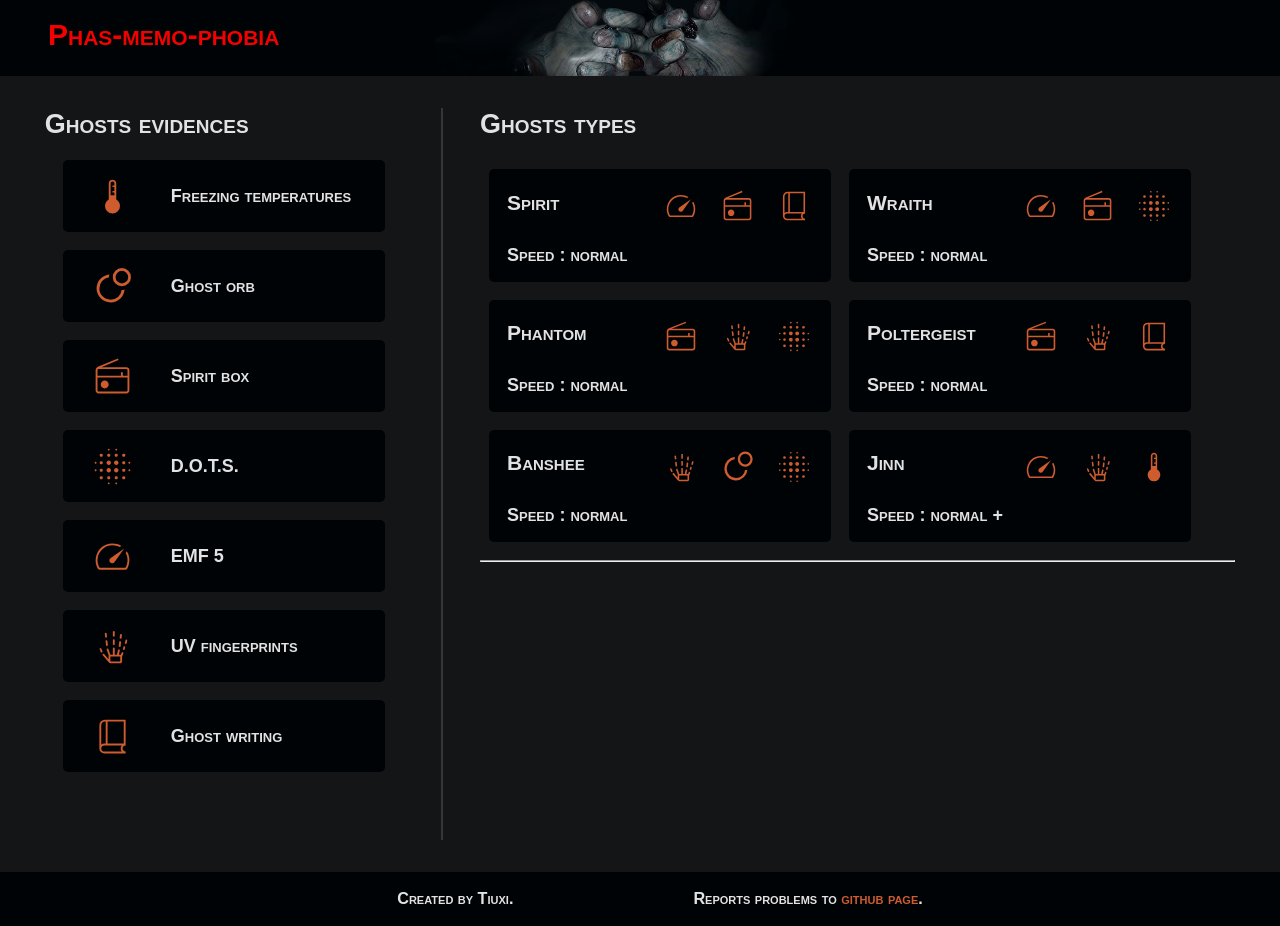
==== phasmoGuide/index.html @ 89e34f8c "initial commit" ====
<!DOCTYPE html>
<html lang="en">
<head>
    <link rel="stylesheet" href="style.css">
    <link rel="stylesheet"
        href="https://fonts.googleapis.com/css2?family=Material+Symbols+Outlined:opsz,wght,FILL,GRAD@24,100,0,0&icon_names=book_2" />
    <script type="module" src="main.js"></script>

    <meta charset="UTF-8">
    <meta name="viewport" content="width=device-width, initial-scale=1.0">
    <title>Phas-memo-phobia</title>
</head>
<body>
    <header>
        <h1>Phas-memo-phobia</h1>
    </header>

    <main>
        <aside>
            <h2>Ghosts evidences</h2>
        
            <div>
                <article id="temp">
                    <img src="src/thermometer.svg" alt="thermometer">
                    Freezing temperatures
                </article>
                <article id="orb">
                    <img src="src/orb.svg" alt="orb">
                    Ghost orb
                </article>
                <article id="box">
                    <img src="src/radio.svg" alt="radio">
                    Spirit box
                </article>
                <article id="dots">
                    <img src="src/dots.svg" alt="dots">
                    D.O.T.S.
                </article>
                <article id="emf">
                    <img src="src/emfLevel.svg" alt="emf level">
                    EMF 5
                </article>
                <article id="uv">
                    <img src="src/hand.svg" alt="hand">
                    UV fingerprints
                </article>
                <article id="book">
                    <img src="src/book.svg" alt="book">
                    Ghost writing
                </article>
            </div>
        </aside>

        <span class="hr"><p></p></span>
        
        <section>
            <h2>Ghosts types</h2>
            <div id="ghostsContainer">
                <!-- <article>
                    <div>
                        <h3>Spirit</h3>
                        <ul>
                            <li>Ghost writing</li>
                            <li>EMF 5</li>
                            <li>Spirit box</li>
                        </ul>
                    </div>
                    <p class="speed"></p>

                </article> -->
            </div>
            <hr>
            <div id="eliminatedGhosts"></div>
        </section>
    </main>

    <footer>
        <ul>
            <li>Created by Tiuxi.</li>
            <li>Reports problems to <a href="https://github.com/Tiuxi/Tiuxi.github.io">github page</a>.</li>
        </ul>
    </footer>
</body>
</html>
---- phasmoGuide/style.css ----
:root {
    --text-color: #e2e2e2;
    --background-color: #131516;
    --header-color: #000306;
    --background-second: #343738;
    --primary-color: #ce5c2f;
    --secondary-color: #565a1e81;
    --accent-color: #f50000;
}

a:link,
a:visited,
a:active {
    text-decoration: none;
    color: var(--primary-color);
}

a:hover {
    text-decoration: underline;
    color: var(--accent-color);
}

body {
    margin: 0;
    color: var(--text-color);
    background-color: var(--background-color);
    font: small-caps bold 18px/1 sans-serif;

    & > header {
        display: flex;
        background-color: var(--header-color);
        background-image: url(src/phasmo.jpg);
        background-size: auto 14em;
        background-repeat: no-repeat;
        background-position: center;
        height: 4.2em;

        & > h1 {
            margin-left: 3rem;
            font: small-caps bold 30px/1 sans-serif;
            color: var(--accent-color);
        }
    }

    & > main {
        min-height: calc(100vh - 4.2em - 3em);

        display: grid;
        grid-template-columns: minmax(15em, 28vw) 6vw 59vw;
        justify-content: center;
        padding-left: 3vw;
        padding-right: 3vw;
        padding-top: 1vw;
        padding-bottom: 1vw;

        & > aside {
            & > h2 {
            }

            & > div {
                & > article {
                    display: flex;
                    gap: 2em;
                    align-items: center;
                    margin: 1em;
                    background-color: var(--header-color);
                    border-radius: 5px;
                    padding: 0.5em;
                    height: 3em;

                    & > img {
                        height: 2.5em;
                        margin-left: 1em;
                    }
                }
            }
        }

        & > .hr {
            display: flex;
            align-items: center;
            justify-content: center;

            & > p {
                border-left: solid 2px var(--background-second);
                height: 95%;
            }
        }

        & > section {
            & > h2 {
            }

            & > div {
                display: flex;
                flex-wrap: wrap;

                & > article {
                    margin: 0.5em;
                    background-color: var(--header-color);
                    border-radius: 5px;
                    padding: 1em;
                    width: 17em;

                    & > div {
                        display: flex;
                        justify-content: space-between;
                        align-items: center;
                        margin-bottom: 1em;

                        & > h3 {
                            margin: 0;
                            margin-bottom: 0.5em;
                        }

                        & > ul {
                            margin: 0;
                            display: flex;
                            gap: 1.5em;
                            list-style: none;
                            font-size: 0.7em;

                            & > li > img {
                                height: 3em;
                            }
                        }
                    }
                }
            }
        }
    }

    & > footer {
        margin: 0;
        background-color: var(--header-color);

        & > ul {
            margin: 0;
            display: flex;
            gap: 10em;
            align-items: center;
            justify-content: center;
            background-color: var(--header-color);
            height: 3em;

            & > li {
                list-style: none;
                font-size: 0.9em;
            }
        }
    }
}

#svgBook {
    background-color: var(--primary-color);
    -webkit-mask: url(src/book.svg) no-repeat center;
    mask: url(src/book.svg) no-repeat center;
    width: 10em;
}
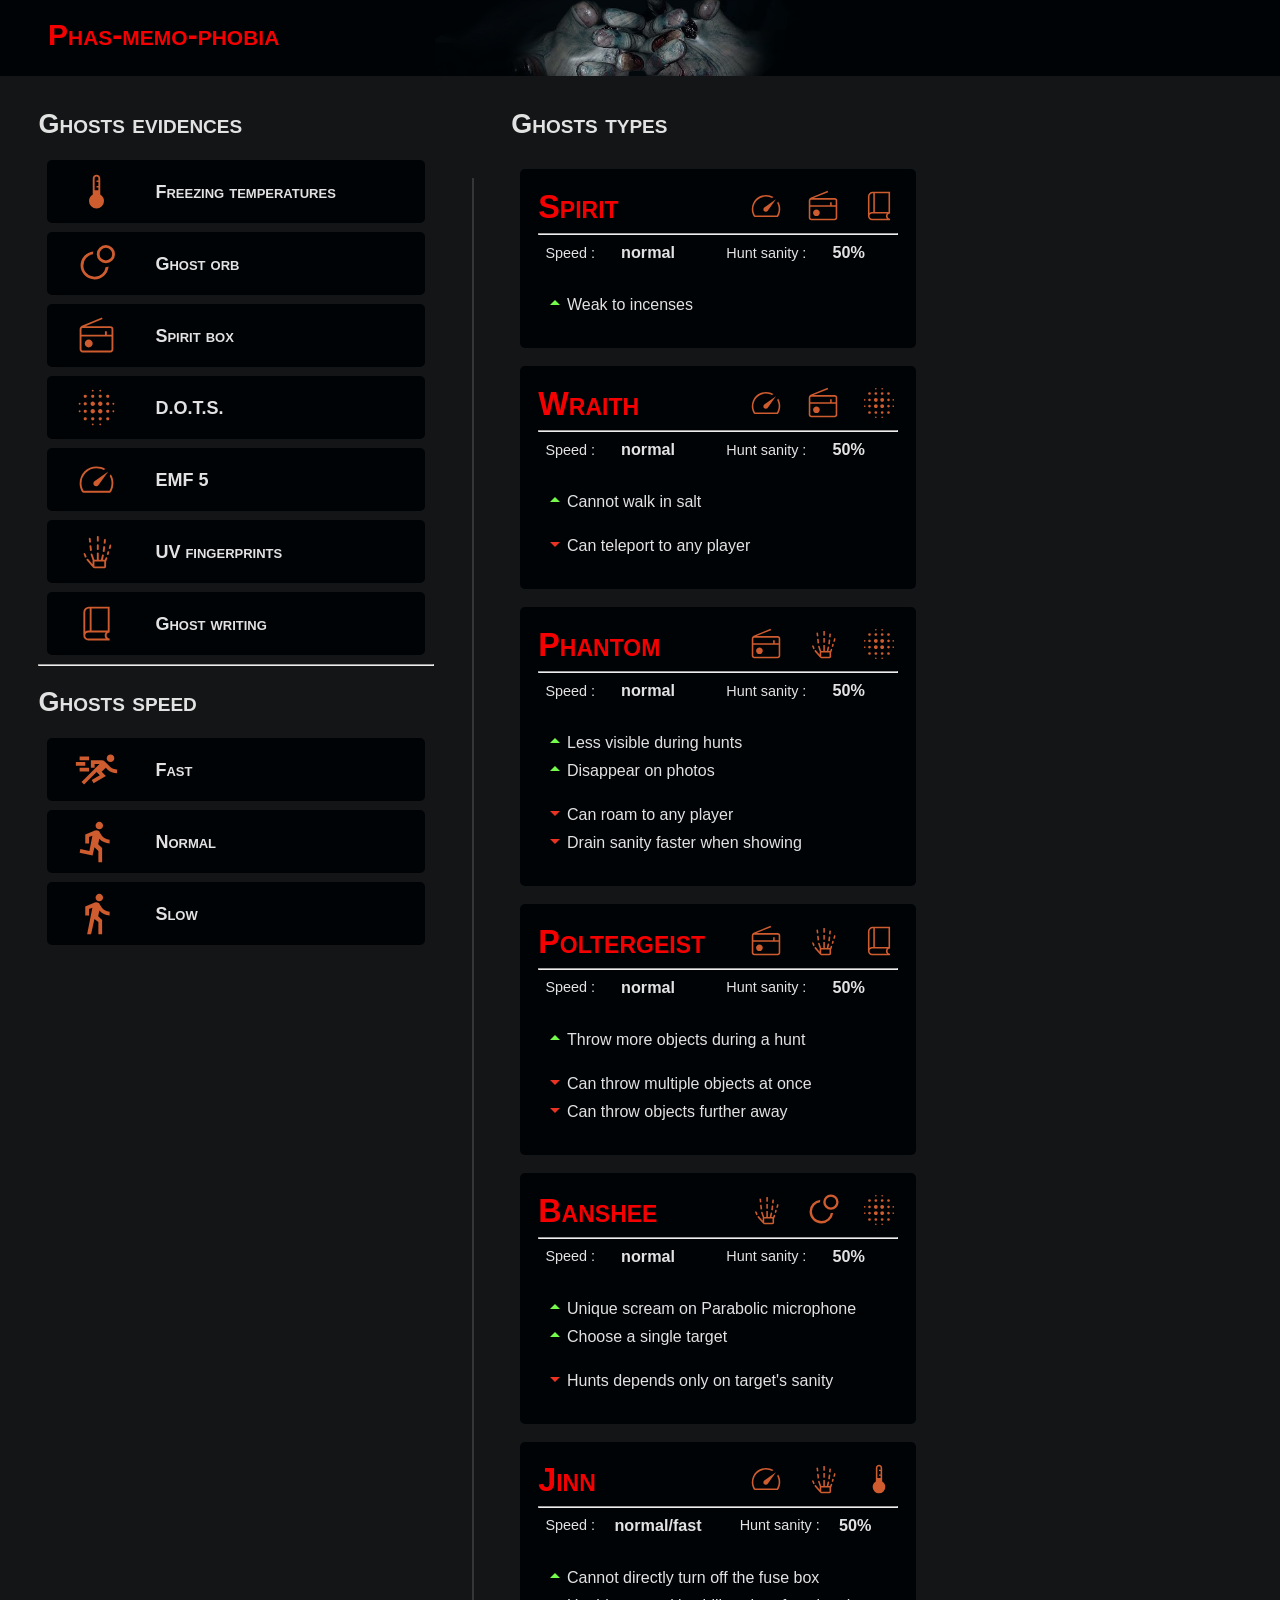
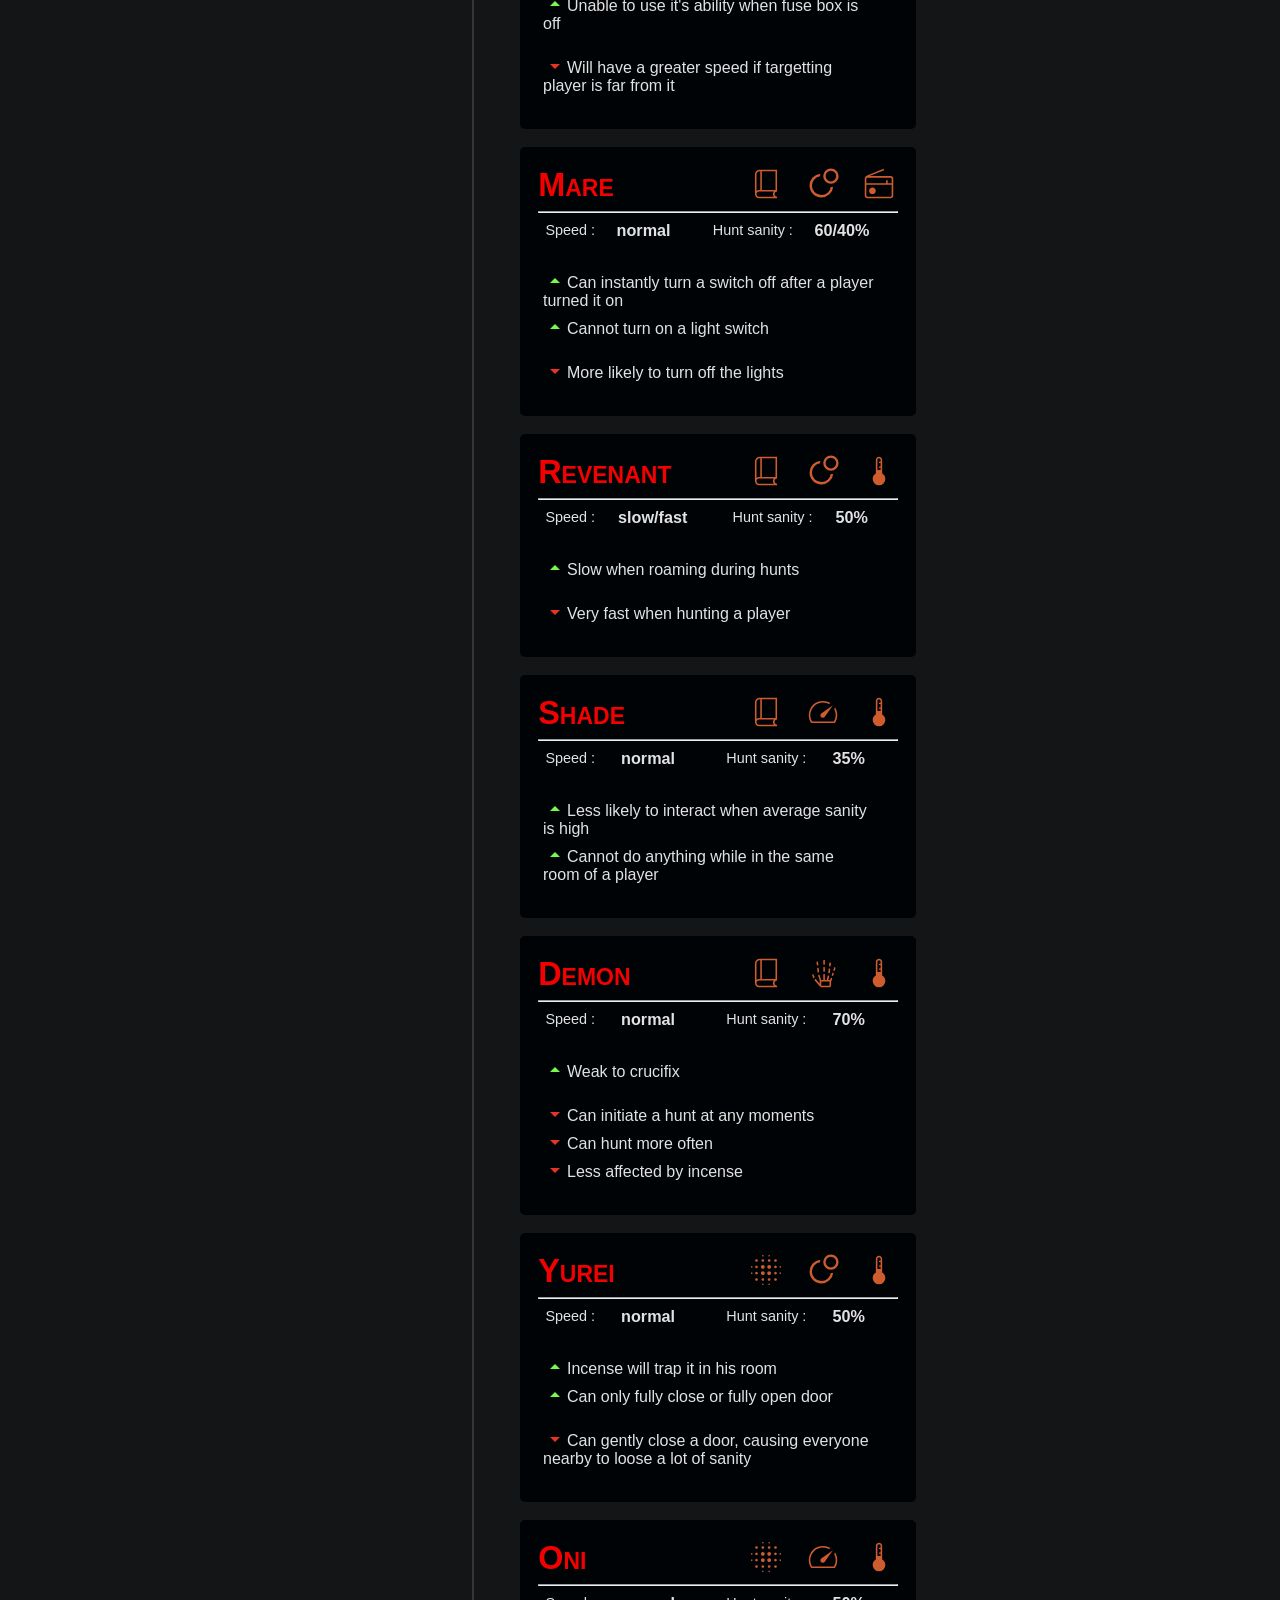
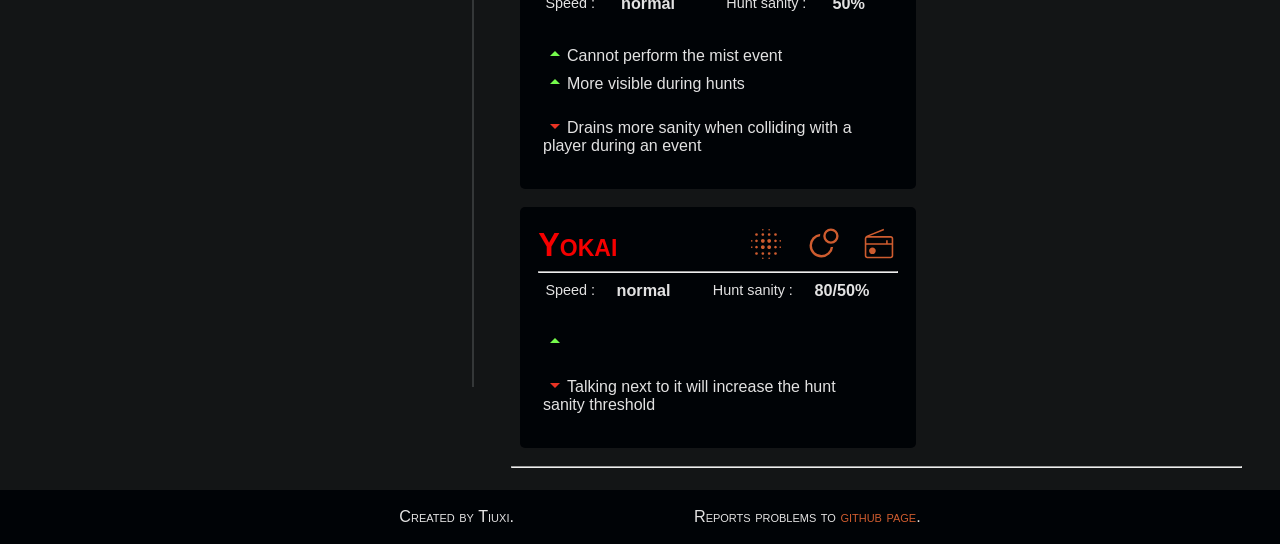
==== commit 27b33db2: "website structure" ====
--- a/phasmoGuide/index.html
+++ b/phasmoGuide/index.html
@@ -19,34 +19,51 @@
         <aside>
             <h2>Ghosts evidences</h2>
         
-            <div>
+            <div id="evidenceSelector">
                 <article id="temp">
                     <img src="src/thermometer.svg" alt="thermometer">
-                    Freezing temperatures
+                    <p>Freezing temperatures</p>
                 </article>
                 <article id="orb">
                     <img src="src/orb.svg" alt="orb">
-                    Ghost orb
+                    <p>Ghost orb</p>
                 </article>
                 <article id="box">
                     <img src="src/radio.svg" alt="radio">
-                    Spirit box
+                    <p>Spirit box</p>
                 </article>
                 <article id="dots">
                     <img src="src/dots.svg" alt="dots">
-                    D.O.T.S.
+                    <p>D.O.T.S.</p>
                 </article>
                 <article id="emf">
                     <img src="src/emfLevel.svg" alt="emf level">
-                    EMF 5
+                    <p>EMF 5</p>
                 </article>
                 <article id="uv">
                     <img src="src/hand.svg" alt="hand">
-                    UV fingerprints
+                    <p>UV fingerprints</p>
                 </article>
                 <article id="book">
                     <img src="src/book.svg" alt="book">
-                    Ghost writing
+                    <p>Ghost writing</p>
+                </article>
+            </div>
+
+            <hr>
+            <h2>Ghosts speed</h2>
+            <div id="speedSelector">
+                <article id="fast">
+                    <img src="src/fastWalk.svg" alt="fastWalk">
+                    <p>Fast</p>
+                </article>
+                <article id="normal">
+                    <img src="src/normalWalk.svg" alt="normalWalk">
+                    <p>Normal</p>
+                </article>
+                <article id="slow">
+                    <img src="src/slowWalk.svg" alt="slowWalk">
+                    <p>Slow</p>
                 </article>
             </div>
         </aside>
@@ -55,29 +72,45 @@
         
         <section>
             <h2>Ghosts types</h2>
-            <div id="ghostsContainer">
-                <!-- <article>
-                    <div>
-                        <h3>Spirit</h3>
-                        <ul>
-                            <li>Ghost writing</li>
-                            <li>EMF 5</li>
-                            <li>Spirit box</li>
-                        </ul>
-                    </div>
-                    <p class="speed"></p>
-
-                </article> -->
-            </div>
+            <div id="ghostsContainer"></div>
             <hr>
             <div id="eliminatedGhosts"></div>
         </section>
     </main>
 
+    <div id="details">
+        <article>
+            <section class="title">
+                <h2></h2>
+                <ul></ul>
+                <button></button>
+            </section>
+            <section class="misc">
+                <section class="speed"></section>
+                <div class="hr"><p></p></div>
+                <section class="huntSanity"></section>
+                <div class="hr"><p></p></div>
+                <section class="forcedEv"></section>
+            </section>
+
+            <hr>
+            <h3>Traits / abilities :</h3>
+            <section class="traits">
+
+            </section>
+
+            <hr>
+            <h3>Strategies :</h3>
+            <section class="strats">
+
+            </section>
+        </article>
+    </div>
+
     <footer>
         <ul>
             <li>Created by Tiuxi.</li>
-            <li>Reports problems to <a href="https://github.com/Tiuxi/Tiuxi.github.io">github page</a>.</li>
+            <li>Reports problems to <a href="https://github.com/Tiuxi/Tiuxi.github.io" target="_blank">github page</a>.</li>
         </ul>
     </footer>
 </body>
--- a/phasmoGuide/style.css
+++ b/phasmoGuide/style.css
@@ -20,11 +20,22 @@
     color: var(--accent-color);
 }
 
+.hr {
+    display: flex;
+    align-items: center;
+    justify-content: center;
+
+    & > p {
+        border-left: solid 2px var(--background-second);
+        height: 95%;
+    }
+}
+
 body {
     margin: 0;
     color: var(--text-color);
     background-color: var(--background-color);
-    font: small-caps bold 18px/1 sans-serif;
+    font: small-caps 400 18px/1 sans-serif;
 
     & > header {
         display: flex;
@@ -46,10 +57,10 @@
         min-height: calc(100vh - 4.2em - 3em);
 
         display: grid;
-        grid-template-columns: minmax(15em, 28vw) 6vw 59vw;
+        grid-template-columns: 22em 6vw calc(88vw - 22em);
         justify-content: center;
-        padding-left: 3vw;
-        padding-right: 3vw;
+        padding-left: 2vw;
+        padding-right: 2vw;
         padding-top: 1vw;
         padding-bottom: 1vw;
 
@@ -62,70 +73,247 @@
                     display: flex;
                     gap: 2em;
                     align-items: center;
-                    margin: 1em;
+                    margin: .5em;
                     background-color: var(--header-color);
                     border-radius: 5px;
                     padding: 0.5em;
-                    height: 3em;
+                    height: 2.5em;
+                    font-weight: bolder;
+                    cursor: pointer;
+                    transition: 0.2s;
 
                     & > img {
                         height: 2.5em;
                         margin-left: 1em;
                     }
                 }
-            }
-        }
-
-        & > .hr {
-            display: flex;
-            align-items: center;
-            justify-content: center;
-
-            & > p {
-                border-left: solid 2px var(--background-second);
-                height: 95%;
+
+                & > .selected {
+                    color: var(--accent-color);
+                    background-color: var(--header-color);
+                }
             }
         }
 
         & > section {
             & > h2 {
+            }
+
+            & > #ghostsContainer > div > article {
+                background-color: var(--header-color);
+            }
+
+            & > #eliminatedGhosts > div > article {
+                background-color: var(--background-second);
             }
 
             & > div {
                 display: flex;
                 flex-wrap: wrap;
 
-                & > article {
-                    margin: 0.5em;
-                    background-color: var(--header-color);
-                    border-radius: 5px;
-                    padding: 1em;
-                    width: 17em;
-
-                    & > div {
-                        display: flex;
-                        justify-content: space-between;
-                        align-items: center;
-                        margin-bottom: 1em;
-
-                        & > h3 {
+                & > div {
+                    & > article {
+                        height: calc(100% - 3em);
+                        margin: 0.5em;
+                        border-radius: 5px;
+                        padding: 1em;
+                        width: 20em;
+
+                        & > .title {
+                            display: flex;
+                            justify-content: space-between;
+                            align-items: center;
+
+                            & > h3 {
+                                margin: 0;
+                                font-size: 1.8em;
+                                color: var(--accent-color);
+                            }
+
+                            & > ul {
+                                margin: 0;
+                                display: flex;
+                                gap: 1.5em;
+                                list-style: none;
+                                font-size: 0.7em;
+                                padding-left: 0;
+
+                                & > li > img {
+                                    height: 3em;
+                                }
+                            }
+                        }
+
+                        & > hr {
+                            margin-top: 0.3em;
+                            margin-bottom: 0;
+                        }
+
+                        & > .baseInfos {
+                            display: flex;
+                            align-items: center;
+                            justify-content: space-between;
                             margin: 0;
-                            margin-bottom: 0.5em;
-                        }
-
-                        & > ul {
-                            margin: 0;
-                            display: flex;
-                            gap: 1.5em;
-                            list-style: none;
-                            font-size: 0.7em;
-
-                            & > li > img {
-                                height: 3em;
+
+                            & > p {
+                                margin: 0.5em;
+                                font:
+                                    0.9rem "Fira Sans",
+                                    sans-serif;
+                            }
+
+                            & .speed {
+                                margin-top: 0.5em;
+                                font-size: 0.9em;
+                                font-weight: bolder;
+                            }
+
+                            & .sanity {
+                                margin-top: 0.5em;
+                                font-size: 0.9em;
+                                font-weight: bolder;
+                            }
+                        }
+
+                        & > .infos {
+                            font:
+                                1rem "Fira Sans",
+                                sans-serif;
+
+                            & > ul {
+                                padding-left: 0.3em;
+                                padding-right: 1.5em;
+                            }
+
+                            & > .power {
+                                & > li {
+                                    list-style: none;
+                                }
+
+                                & > li::before {
+                                    content: "";
+                                    display: inline-block;
+                                    height: 1.5em;
+                                    width: 1.5em;
+                                    background-image: url(src/power.svg);
+                                    background-position: center;
+                                    background-position-y: 0.3em;
+                                }
+                            }
+
+                            & > .weakness {
+                                & > li {
+                                    list-style: none;
+                                }
+
+                                & > li::before {
+                                    content: "";
+                                    display: inline-block;
+                                    height: 1.5em;
+                                    width: 1.5em;
+                                    background-image: url(src/weakness.svg);
+                                    background-position: center;
+                                    background-position-y: 0.3em;
+                                }
                             }
                         }
                     }
                 }
+            }
+        }
+    }
+
+    & > #details {
+        position: fixed;
+        top: 0;
+        left: 0;
+        height: 100%;
+        width: 100%;
+        background-color: rgba(0, 0, 0, 0.5);
+        display: flex;
+        justify-content: center;
+        align-items: center;
+
+        & > article {
+            background-color: var(--background-color);
+            height: fit-content;
+            width: 80vw;
+            padding: 2em;
+
+            & > .title {
+                display: grid;
+                grid-template-columns: 22em calc(100% - 25em) 3em;
+                align-items: center;
+                margin-bottom: 1em;
+
+                & > h2 {
+                    text-align: center;
+                    font-size: 4em;
+                    margin: 0;
+                    color: var(--accent-color);
+                }
+
+                & > ul {
+                    display: grid;
+                    grid-template-columns: 33% 33% 33%;
+                    list-style: none;
+                    align-items: center;
+                    padding-right: 10%;
+                    padding-left: 10%;
+                    margin: 0;
+
+                    & > li {
+                        text-align: center;
+
+                        & > img {
+                            width: 3em;
+                        }
+                    }
+                }
+
+                & > button {
+                    margin-bottom: auto;
+                    background-color: var(--background-color);
+                    border: 0;
+                    height: 4em;
+                    width: 4em;
+                    background-image: url(src/close.svg);
+                    background-size: 4em 4em;
+                }
+            }
+
+            & > .misc {
+                display: grid;
+                grid-template-columns: 33% 1em 33% 1em 33%;
+                justify-content: center;
+                margin-bottom: 0.5em;
+
+                & > section {
+                    display: flex;
+                    justify-content: center;
+                    font-size: 1.1em;
+                    font:
+                        1.1rem "Fira Sans",
+                        sans-serif;
+
+                    & > .value {
+                        font-weight: bolder;
+                        font-size: 1.15em;
+                        margin-left: 1em;
+                    }
+                }
+            }
+
+            & > .traits,
+            & > .strats {
+                font:
+                    1.2rem "Fira Sans",
+                    sans-serif;
+            }
+
+            & > h3 {
+                font-size: 2rem;
+                font-weight: bolder;
             }
         }
     }
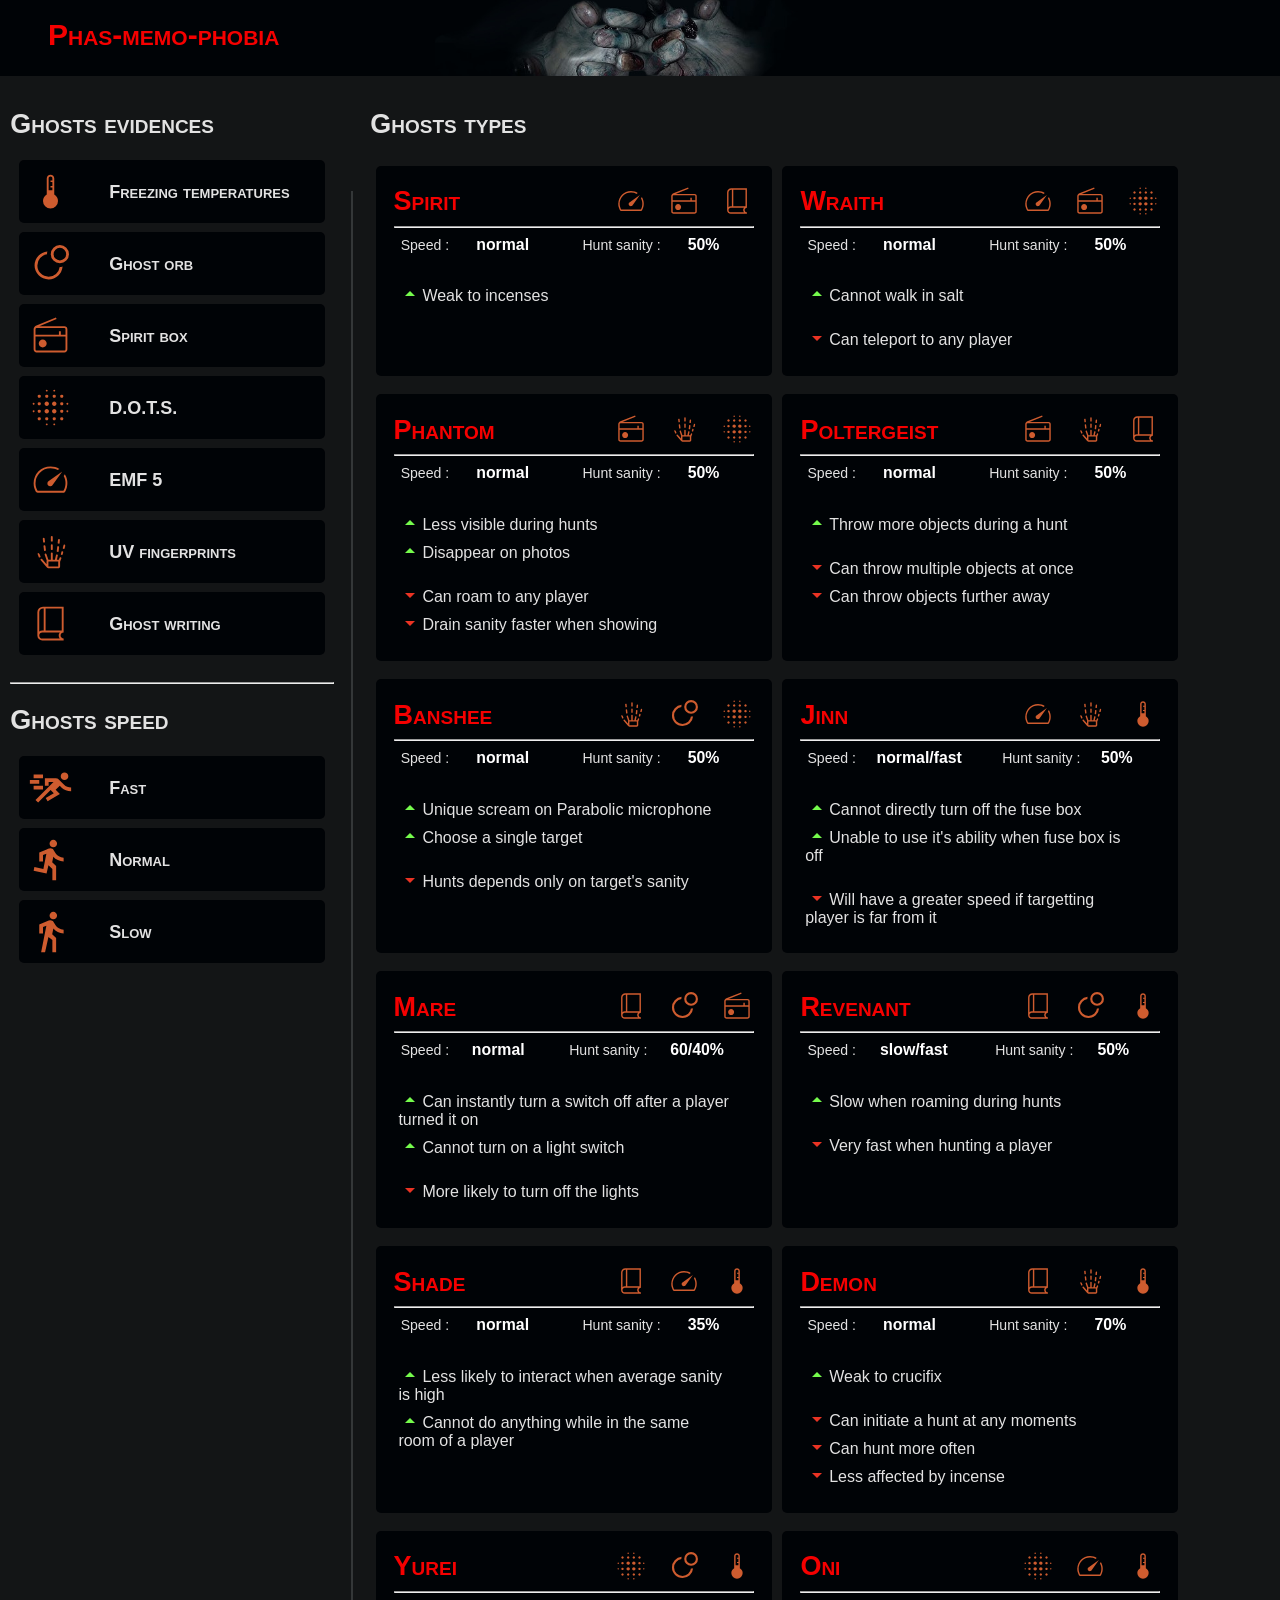
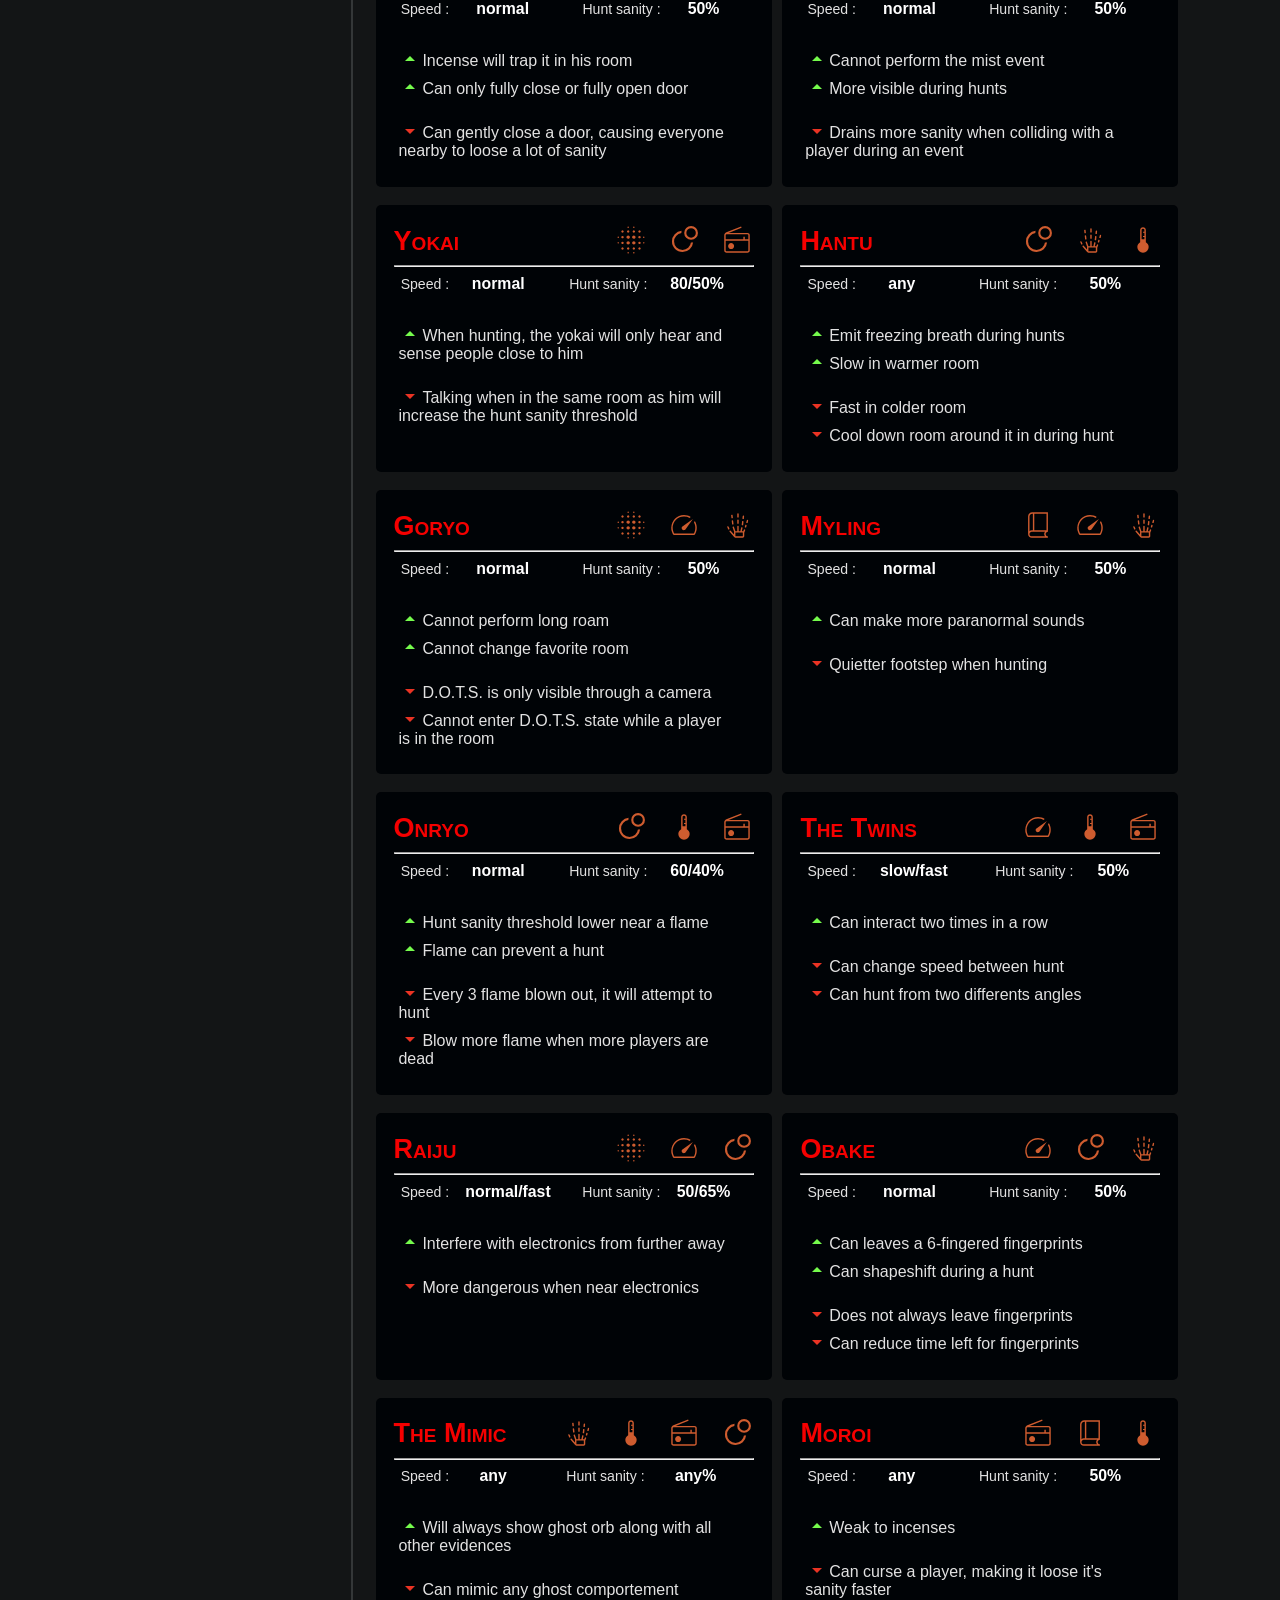
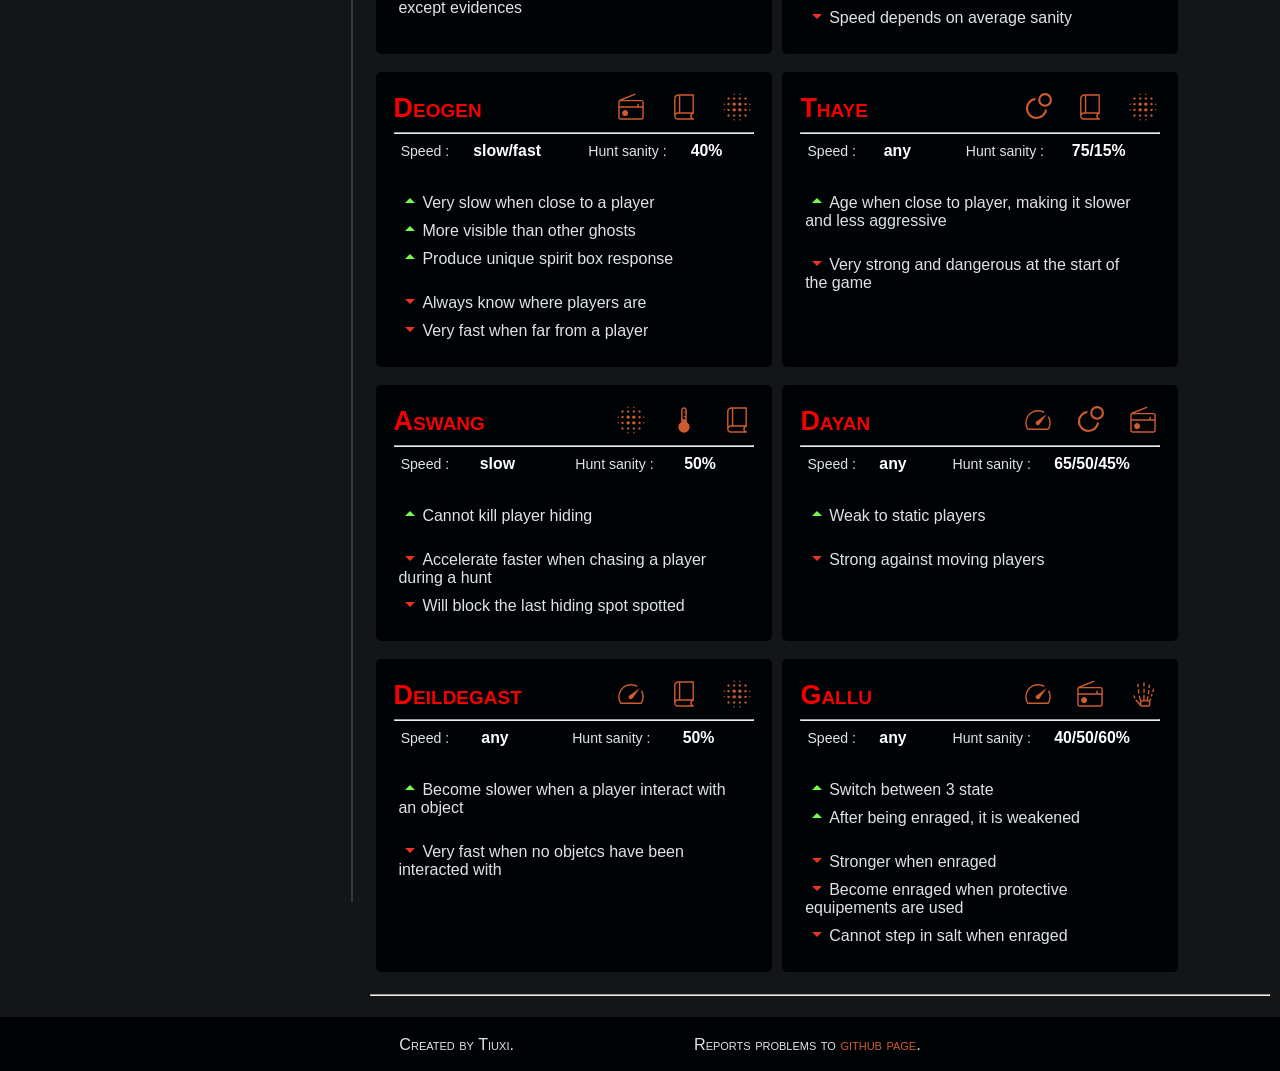
==== commit d7e8882b: "fix favicon ico error" ====
--- a/phasmoGuide/index.html
+++ b/phasmoGuide/index.html
@@ -8,6 +8,7 @@
 
     <meta charset="UTF-8">
     <meta name="viewport" content="width=device-width, initial-scale=1.0">
+    <link rel="shortcut icon" href="src/selected_book.svg">
     <title>Phas-memo-phobia</title>
 </head>
 <body>
@@ -114,4 +115,4 @@
         </ul>
     </footer>
 </body>
-</html>+</html>
--- a/phasmoGuide/style.css
+++ b/phasmoGuide/style.css
@@ -57,7 +57,7 @@
         min-height: calc(100vh - 4.2em - 3em);
 
         display: grid;
-        grid-template-columns: 22em 6vw calc(88vw - 22em);
+        grid-template-columns: 18em 2em calc(97vw - 19em);
         justify-content: center;
         padding-left: 2vw;
         padding-right: 2vw;
@@ -65,7 +65,11 @@
         padding-bottom: 1vw;
 
         & > aside {
-            & > h2 {
+
+            /* & > h2 {} */
+
+            & > hr {
+                margin-top: 1.5em;
             }
 
             & > div {
@@ -84,7 +88,6 @@
 
                     & > img {
                         height: 2.5em;
-                        margin-left: 1em;
                     }
                 }
 
@@ -96,8 +99,8 @@
         }
 
         & > section {
-            & > h2 {
-            }
+
+            /* & > h2 {} */
 
             & > #ghostsContainer > div > article {
                 background-color: var(--header-color);
@@ -114,10 +117,11 @@
                 & > div {
                     & > article {
                         height: calc(100% - 3em);
-                        margin: 0.5em;
+                        margin: 0.3em;
                         border-radius: 5px;
                         padding: 1em;
                         width: 20em;
+                        cursor: pointer;
 
                         & > .title {
                             display: flex;
@@ -126,7 +130,7 @@
 
                             & > h3 {
                                 margin: 0;
-                                font-size: 1.8em;
+                                font-size: 1.5em;
                                 color: var(--accent-color);
                             }
 
@@ -139,7 +143,7 @@
                                 padding-left: 0;
 
                                 & > li > img {
-                                    height: 3em;
+                                    height: 2.7em;
                                 }
                             }
                         }
@@ -158,20 +162,15 @@
                             & > p {
                                 margin: 0.5em;
                                 font:
-                                    0.9rem "Fira Sans",
+                                    0.88rem "Fira Sans",
                                     sans-serif;
                             }
 
-                            & .speed {
+                            & .speed, & .sanity {
                                 margin-top: 0.5em;
-                                font-size: 0.9em;
+                                font-size: 0.88em;
                                 font-weight: bolder;
-                            }
-
-                            & .sanity {
-                                margin-top: 0.5em;
-                                font-size: 0.9em;
-                                font-weight: bolder;
+                                color: #fff;
                             }
                         }
 
@@ -309,6 +308,10 @@
                 font:
                     1.2rem "Fira Sans",
                     sans-serif;
+
+                & li {
+                    margin: 0.4em;
+                }
             }
 
             & > h3 {
